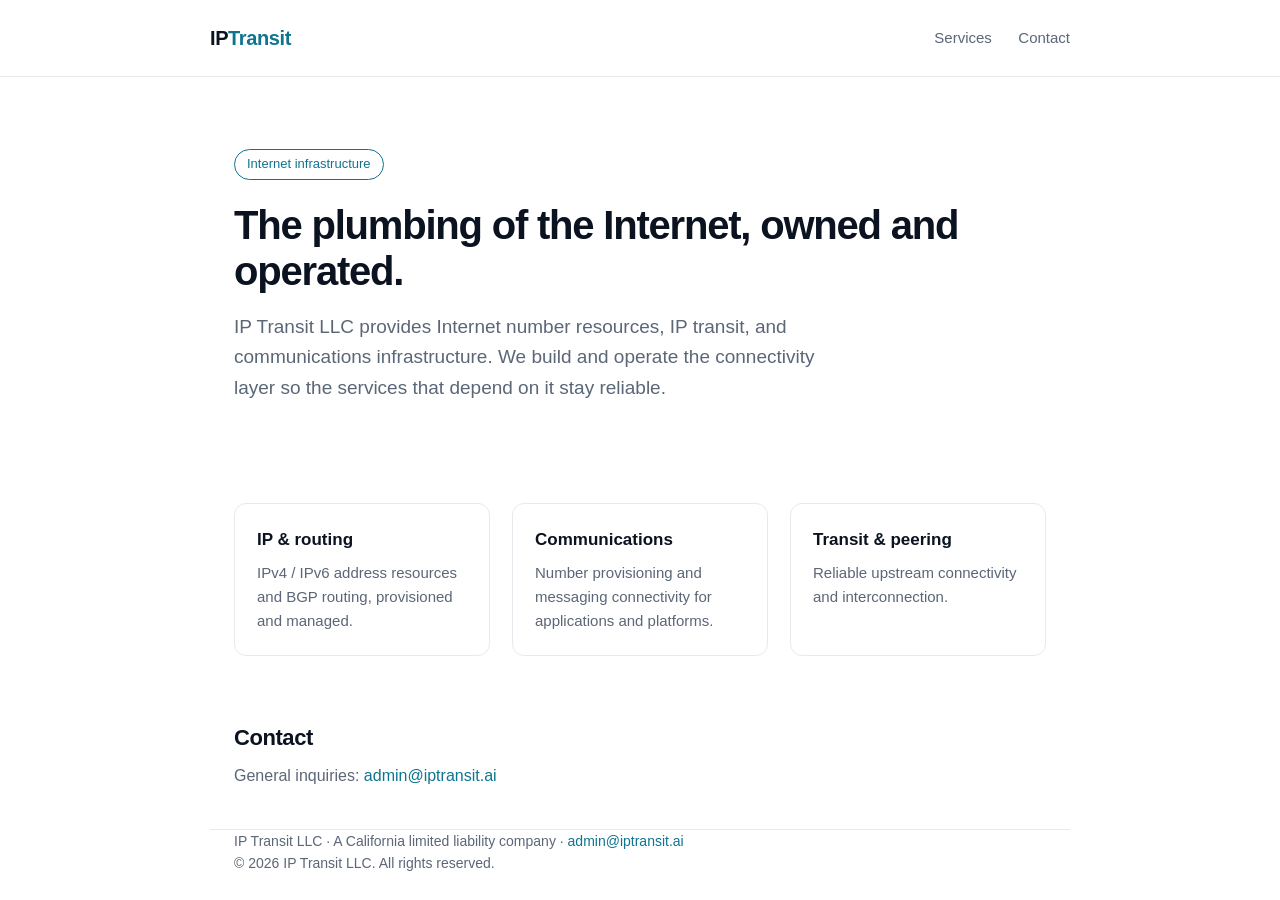
==== index.html @ f22725d7 "IP Transit public landing page" ====
<!doctype html>
<html lang="en">
<head>
  <meta charset="utf-8" />
  <meta name="viewport" content="width=device-width, initial-scale=1" />
  <title>IP Transit — Internet Infrastructure</title>
  <meta name="description" content="IP Transit LLC provides Internet number resources, IP transit, and communications infrastructure services." />
  <style>
    :root { --ink:#0b1220; --muted:#5b6677; --accent:#0e7490; --line:#e6e9ee; --bg:#ffffff; }
    * { box-sizing: border-box; }
    body { margin:0; font-family: -apple-system, BlinkMacSystemFont, "Segoe UI", Roboto, Helvetica, Arial, sans-serif; color:var(--ink); background:var(--bg); line-height:1.6; }
    .wrap { max-width: 860px; margin: 0 auto; padding: 0 24px; }
    header { border-bottom:1px solid var(--line); }
    .bar { display:flex; align-items:center; justify-content:space-between; padding:22px 0; }
    .brand { font-weight:700; letter-spacing:-0.02em; font-size:20px; }
    .brand span { color:var(--accent); }
    nav a { color:var(--muted); text-decoration:none; margin-left:22px; font-size:15px; }
    nav a:hover { color:var(--ink); }
    .hero { padding:72px 0 48px; }
    .hero h1 { font-size:40px; line-height:1.15; letter-spacing:-0.03em; margin:0 0 18px; }
    .hero p { font-size:19px; color:var(--muted); max-width:620px; margin:0 0 28px; }
    .pill { display:inline-block; font-size:13px; color:var(--accent); border:1px solid var(--accent); border-radius:999px; padding:4px 12px; margin-bottom:22px; }
    .grid { display:grid; grid-template-columns:repeat(auto-fit,minmax(220px,1fr)); gap:22px; padding:24px 0 56px; }
    .card { border:1px solid var(--line); border-radius:12px; padding:22px; }
    .card h3 { margin:0 0 8px; font-size:17px; }
    .card p { margin:0; color:var(--muted); font-size:15px; }
    footer { border-top:1px solid var(--line); padding:28px 0 48px; color:var(--muted); font-size:14px; }
    footer a { color:var(--accent); text-decoration:none; }
    .contact { padding:8px 0 40px; font-size:16px; }
  </style>
</head>
<body>
  <header>
    <div class="wrap bar">
      <div class="brand">IP<span>Transit</span></div>
      <nav>
        <a href="#services">Services</a>
        <a href="#contact">Contact</a>
      </nav>
    </div>
  </header>

  <main class="wrap">
    <section class="hero">
      <div class="pill">Internet infrastructure</div>
      <h1>The plumbing of the Internet, owned and operated.</h1>
      <p>IP Transit LLC provides Internet number resources, IP transit, and communications infrastructure. We build and operate the connectivity layer so the services that depend on it stay reliable.</p>
    </section>

    <section id="services" class="grid">
      <div class="card">
        <h3>IP &amp; routing</h3>
        <p>IPv4 / IPv6 address resources and BGP routing, provisioned and managed.</p>
      </div>
      <div class="card">
        <h3>Communications</h3>
        <p>Number provisioning and messaging connectivity for applications and platforms.</p>
      </div>
      <div class="card">
        <h3>Transit &amp; peering</h3>
        <p>Reliable upstream connectivity and interconnection.</p>
      </div>
    </section>

    <section id="contact" class="contact">
      <h2 style="font-size:22px;letter-spacing:-0.02em;margin:0 0 8px;">Contact</h2>
      <p style="color:var(--muted);margin:0;">General inquiries: <a href="mailto:admin@iptransit.ai" style="color:var(--accent);text-decoration:none;">admin@iptransit.ai</a></p>
    </section>
  </main>

  <footer class="wrap">
    IP Transit LLC · A California limited liability company · <a href="mailto:admin@iptransit.ai">admin@iptransit.ai</a><br />
    &copy; 2026 IP Transit LLC. All rights reserved.
  </footer>
</body>
</html>
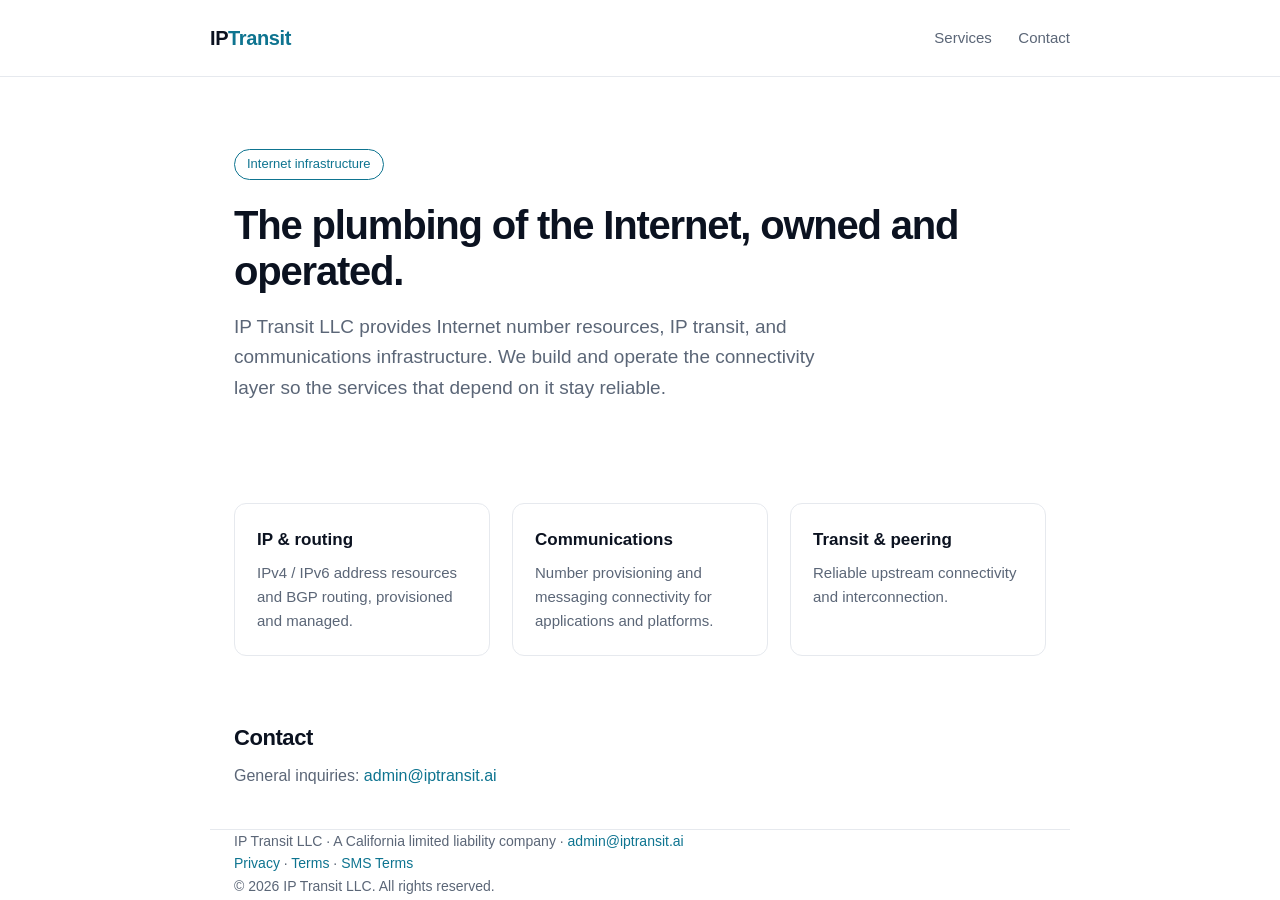
==== commit b2413cbf: "Add privacy, terms, and SMS opt-in pages for A2P compliance" ====
--- a/index.html
+++ b/index.html
@@ -70,6 +70,9 @@
 
   <footer class="wrap">
     IP Transit LLC · A California limited liability company · <a href="mailto:admin@iptransit.ai">admin@iptransit.ai</a><br />
+    <a href="/privacy.html" style="color:var(--accent);text-decoration:none;">Privacy</a> ·
+    <a href="/terms.html" style="color:var(--accent);text-decoration:none;">Terms</a> ·
+    <a href="/sms.html" style="color:var(--accent);text-decoration:none;">SMS Terms</a><br />
     &copy; 2026 IP Transit LLC. All rights reserved.
   </footer>
 </body>
